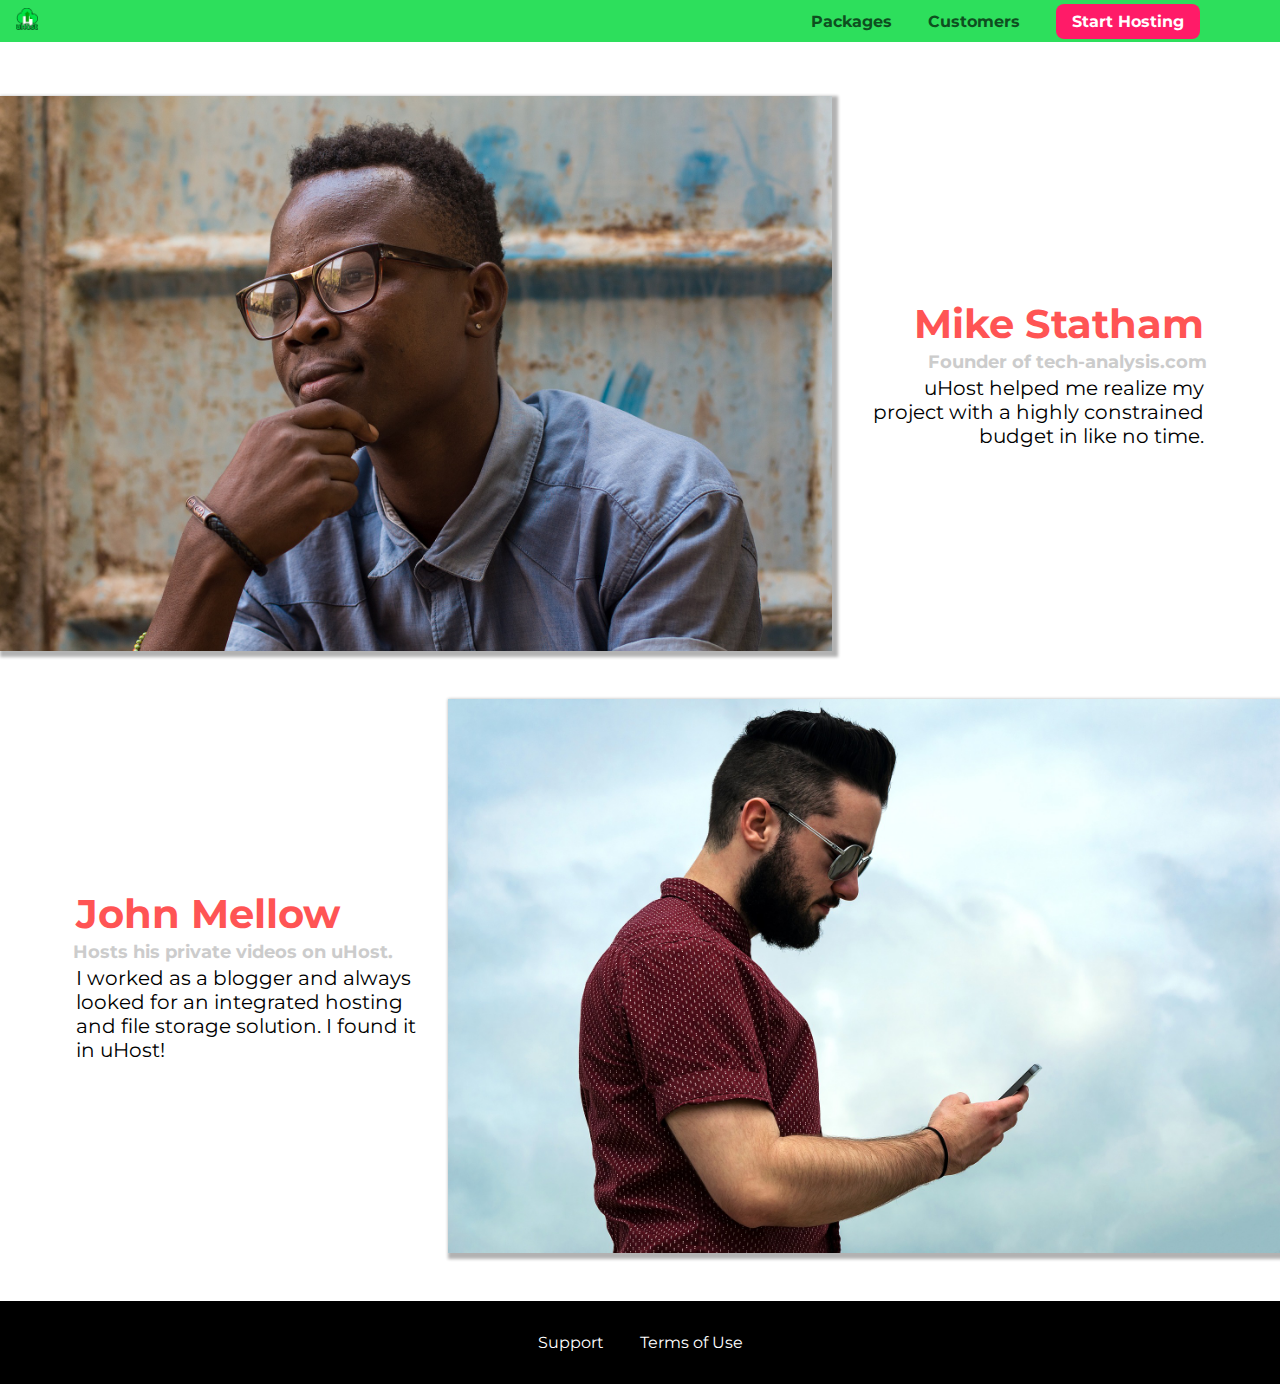
==== customers/index.html @ 5ef764fc "feat: Style Customers page" ====
<!DOCTYPE html>
<html lang="en">
  <head>
    <meta charset="UTF-8" />
    <meta name="viewport" content="width=device-width, initial-scale=1.0" />
    <meta http-equiv="X-UA-Compatible" content="ie=edge" />
    <title>uHost Customers</title>
    <link rel="shortcut icon" href="../favicon.png" />
    <link
      href="https://fonts.googleapis.com/css?family=Anton|Montserrat:400,700"
      rel="stylesheet"
    />
    <link rel="stylesheet" href="../shared.css" />
    <link rel="stylesheet" href="customers.css" />
  </head>

  <body>
    <header class="main-header">
      <div>
        <a href="../index.html" class="main-header__brand">
          <img
            src="../images/uhost-icon.png"
            alt="uHost Your favorite hosting company"
          />
        </a>
      </div>
      <nav class="main-nav">
        <ul class="main-nav__items">
          <li class="main-nav__item">
            <a href="../packages/index.html">Packages</a>
          </li>
          <li class="main-nav__item">
            <a href="index.html">Customers</a>
          </li>
          <li class="main-nav__item main-nav__item--cta">
            <a href="start-hosting/index.html">Start Hosting</a>
          </li>
        </ul>
      </nav>
    </header>

    <main>
      <div>
        <div class="testimonial" id="customer-1">
          <div class="testimonial__image-container">
            <img
              src="../images/customer-1.jpg"
              alt="Mike Statham - Customer"
              class="testimonial__image"
            />
          </div>
          <div class="testimonial__info">
            <h1 class="testimonial__name">Mike Statham</h1>
            <h2 class="testimonial__subtitle">
              Founder of
              <a href="tech-analysis.com">tech-analysis.com</a>
            </h2>
            <p class="testimonial__text">
              uHost helped me realize my project with a highly constrained
              budget in like no time.
            </p>
          </div>
        </div>
        <div class="testimonial" id="customer-2">
          <div class="testimonial__info">
            <h1 class="testimonial__name">John Mellow</h1>
            <h2 class="testimonial__subtitle">
              Hosts his private videos on uHost.
            </h2>
            <p class="testimonial__text">
              I worked as a blogger and always looked for an integrated hosting
              and file storage solution. I found it in uHost!
            </p>
          </div>
          <div class="testimonial__image-container">
            <img
              src="../images/customer-2.jpg"
              alt="John Mellow - Customer"
              class="testimonial__image"
            />
          </div>
        </div>
      </div>
    </main>
    <footer class="main-footer">
      <nav>
        <ul class="main-footer__links">
          <li class="main-footer__link">
            <a href="#">Support</a>
          </li>
          <li class="main-footer__link">
            <a href="#">Terms of Use</a>
          </li>
        </ul>
      </nav>
    </footer>
  </body>
</html>
---- shared.css ----
* {
    box-sizing: border-box;
}

body {
    font-family: 'Montserrat', sans-serif;
    margin: 0;
}

.main-header {
    width: 100%;
    position: fixed;
    top: 0;
    left: 0;
    background: #2ddf5c;
    padding: 8px 16px;
    z-index: 1;
}

.main-header > div {
    display: inline-block;
    vertical-align: middle;
}

.main-header__brand {
    color: #0e4f1f;
    text-decoration: none;
    font-weight: bold;
    font-size: 22px;
    height: 22px;
    display: inline-block;
}

.main-header__brand img {
    height: 100%;
}

.main-nav {
    display: inline-block;
    text-align: right;
    width: calc(100% - 74px);
    vertical-align: middle;
}

.main-nav__items {
    margin: 0;
    padding: 0;
    list-style: none;
}

.main-nav__item {
    display: inline-block;
    margin: 0 16px;
}

.main-nav__item a {
    text-decoration: none;
    color: #0e4f1f;
    font-weight: bold;
    padding: 3px 0;
}

.main-nav__item a:hover,
.main-nav__item a:active {
    color: white;
    border-bottom: 5px solid white;
}

.main-nav__item--cta a {
    color: white;
    background: #ff1b68;
    padding: 8px 16px;
    border-radius: 8px;
}

.main-nav__item--cta a:hover,
.main-nav__item--cta a:active {
    color: #ff1b68;
    background: white;
    border: none;
}

.main-footer {
    background-color: black;
    padding: 32px;
    margin-top: 48px;

}

.main-footer__links {
    list-style: none;
    margin: 0;
    padding: 0;
    text-align: center;
}

.main-footer__link {
    display: inline-block;
    margin: 0 16px;
}

.main-footer__link a {
    color: white;
    text-decoration: none;
}

.main-footer__link a:hover,
.main-footer__link a:active {
    color: #ccc;
}


.button {
    background-color: #0e4f1f;
    color: white;
    font: inherit;
    border: 1.5px solid #0e4f1f;
    padding: 8px;
    border-radius: 8px;
    font-weight: bold;
    cursor: pointer;
}

.button:hover,
.button:active {
    background-color: white;
    color: #0e4f1f;
}

.button:focus {
    outline: none;
}
---- customers/customers.css ----
.testimonial {
  font-size: 20px;
  margin: 48px 0;
}

.testimonial__list {
  width: 80%;
  margin: auto;
}

.testimonial:first-of-type {
  margin-top: 96px;
}

.testimonial__image-container {
  width: 65%;
  display: inline-block;
  vertical-align: middle;
  box-shadow: 3px 3px 3px 3px rgba(0,0,0,0.3);
}

.testimonial__image {
  width: 100%;
  vertical-align: top;
}

.testimonial__info {
  text-align: right;
  padding: 14px;
  display: inline-block;
  vertical-align: middle;
  width: 30%
}

#customer-2.testimonial {
  text-align: right;
}

#customer-2 .testimonial__info {
  text-align: left;
}

.testimonial__name {
  margin: 3px;
  color: #ff5454;
}

.testimonial__subtitle {
  margin: 0;
  font-size: 18px;
  color: #ccc;
}

.testimonial__subtitle a {
  color: inherit;
  text-decoration: none;
}

.testimonial__subtitle a:hover,
.testimonial__subtitle a:active {
  color: #7a7a7a;
}

.testimonial__text {
  margin: 3px;
}
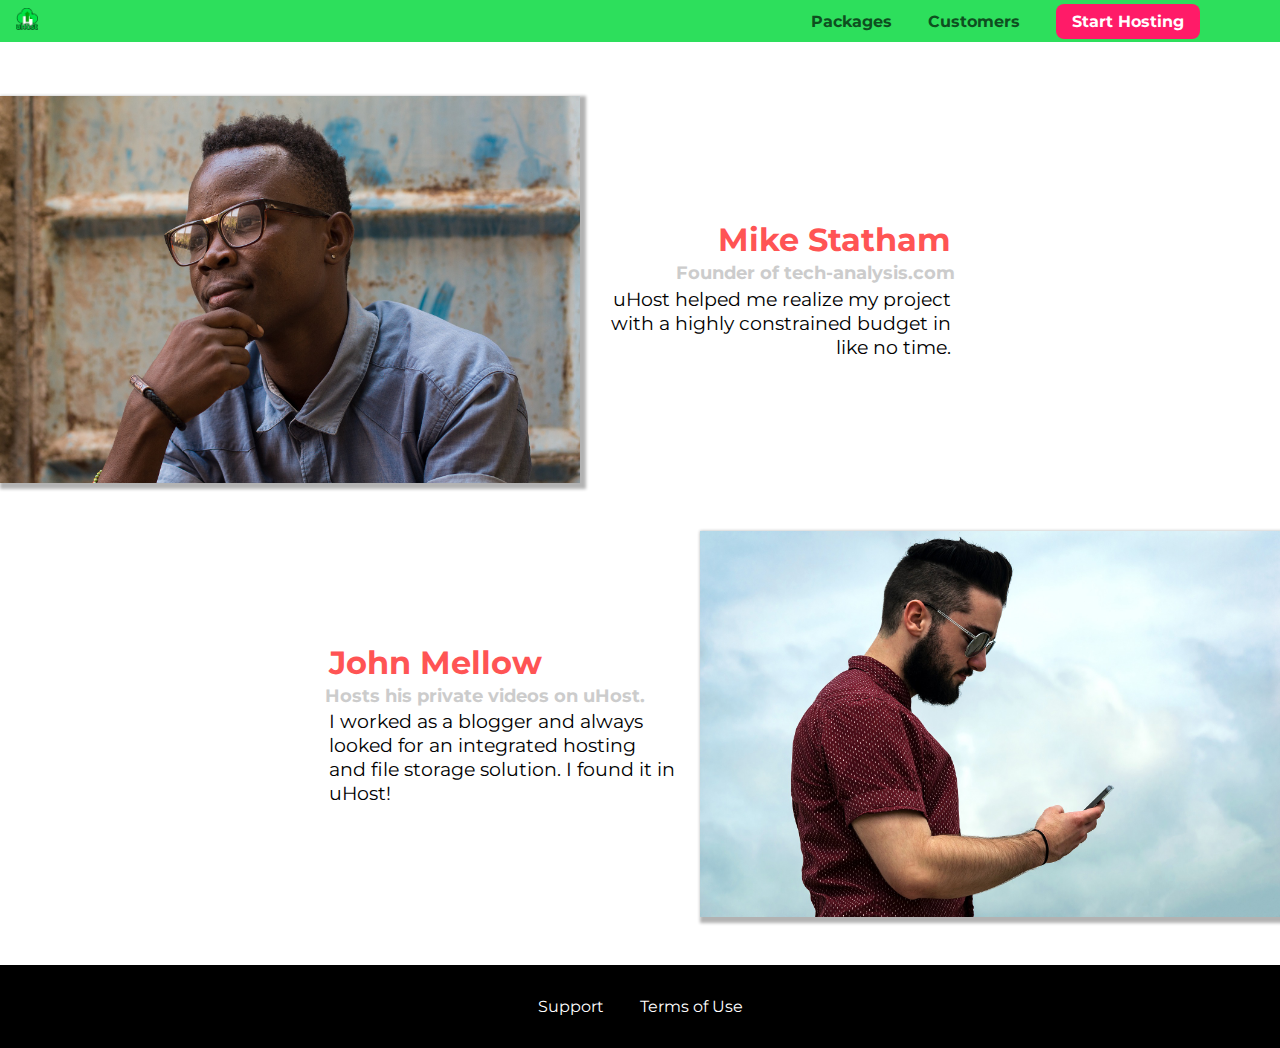
==== commit 232d1489: "fix: Increase responsiveness of fonts on Customers page" ====
--- a/customers/index.html
+++ b/customers/index.html
@@ -15,6 +15,7 @@
   </head>
 
   <body>
+    <div class="backdrop"></div>
     <header class="main-header">
       <div>
         <a href="../index.html" class="main-header__brand">
--- a/shared.css
+++ b/shared.css
@@ -1,132 +1,141 @@
 * {
-    box-sizing: border-box;
+  box-sizing: border-box;
 }
 
 body {
-    font-family: 'Montserrat', sans-serif;
-    margin: 0;
+  font-family: "Montserrat", sans-serif;
+  margin: 0;
+}
+
+.backdrop {
+  position: fixed;
+  display: none;
+  top: 0;
+  left: 0;
+  z-index: 100;
+  width: 100%;
+  height: 100%;
+  background-color: rgba(0, 0, 0, 0.5);
 }
 
 .main-header {
-    width: 100%;
-    position: fixed;
-    top: 0;
-    left: 0;
-    background: #2ddf5c;
-    padding: 8px 16px;
-    z-index: 1;
+  width: 100%;
+  position: fixed;
+  top: 0;
+  left: 0;
+  background: #2ddf5c;
+  padding: 8px 16px;
+  z-index: 1;
 }
 
 .main-header > div {
-    display: inline-block;
-    vertical-align: middle;
+  display: inline-block;
+  vertical-align: middle;
 }
 
 .main-header__brand {
-    color: #0e4f1f;
-    text-decoration: none;
-    font-weight: bold;
-    font-size: 22px;
-    height: 22px;
-    display: inline-block;
+  color: #0e4f1f;
+  text-decoration: none;
+  font-weight: bold;
+  font-size: 22px;
+  height: 22px;
+  display: inline-block;
 }
 
 .main-header__brand img {
-    height: 100%;
+  height: 100%;
 }
 
 .main-nav {
-    display: inline-block;
-    text-align: right;
-    width: calc(100% - 74px);
-    vertical-align: middle;
+  display: inline-block;
+  text-align: right;
+  width: calc(100% - 74px);
+  vertical-align: middle;
 }
 
 .main-nav__items {
-    margin: 0;
-    padding: 0;
-    list-style: none;
+  margin: 0;
+  padding: 0;
+  list-style: none;
 }
 
 .main-nav__item {
-    display: inline-block;
-    margin: 0 16px;
+  display: inline-block;
+  margin: 0 16px;
 }
 
 .main-nav__item a {
-    text-decoration: none;
-    color: #0e4f1f;
-    font-weight: bold;
-    padding: 3px 0;
+  text-decoration: none;
+  color: #0e4f1f;
+  font-weight: bold;
+  padding: 3px 0;
 }
 
 .main-nav__item a:hover,
 .main-nav__item a:active {
-    color: white;
-    border-bottom: 5px solid white;
+  color: white;
+  border-bottom: 5px solid white;
 }
 
 .main-nav__item--cta a {
-    color: white;
-    background: #ff1b68;
-    padding: 8px 16px;
-    border-radius: 8px;
+  color: white;
+  background: #ff1b68;
+  padding: 8px 16px;
+  border-radius: 8px;
 }
 
 .main-nav__item--cta a:hover,
 .main-nav__item--cta a:active {
-    color: #ff1b68;
-    background: white;
-    border: none;
+  color: #ff1b68;
+  background: white;
+  border: none;
 }
 
 .main-footer {
-    background-color: black;
-    padding: 32px;
-    margin-top: 48px;
-
+  background-color: black;
+  padding: 32px;
+  margin-top: 48px;
 }
 
 .main-footer__links {
-    list-style: none;
-    margin: 0;
-    padding: 0;
-    text-align: center;
+  list-style: none;
+  margin: 0;
+  padding: 0;
+  text-align: center;
 }
 
 .main-footer__link {
-    display: inline-block;
-    margin: 0 16px;
+  display: inline-block;
+  margin: 0 16px;
 }
 
 .main-footer__link a {
-    color: white;
-    text-decoration: none;
+  color: white;
+  text-decoration: none;
 }
 
 .main-footer__link a:hover,
 .main-footer__link a:active {
-    color: #ccc;
+  color: #ccc;
 }
 
-
 .button {
-    background-color: #0e4f1f;
-    color: white;
-    font: inherit;
-    border: 1.5px solid #0e4f1f;
-    padding: 8px;
-    border-radius: 8px;
-    font-weight: bold;
-    cursor: pointer;
+  background-color: #0e4f1f;
+  color: white;
+  font: inherit;
+  border: 1.5px solid #0e4f1f;
+  padding: 8px;
+  border-radius: 8px;
+  font-weight: bold;
+  cursor: pointer;
 }
 
 .button:hover,
 .button:active {
-    background-color: white;
-    color: #0e4f1f;
+  background-color: white;
+  color: #0e4f1f;
 }
 
 .button:focus {
-    outline: none;
-}+  outline: none;
+}
--- a/customers/customers.css
+++ b/customers/customers.css
@@ -1,6 +1,6 @@
 .testimonial {
-  font-size: 20px;
-  margin: 48px 0;
+  font-size: 1.2rem;
+  margin: 3rem 0;
 }
 
 .testimonial__list {
@@ -9,14 +9,15 @@
 }
 
 .testimonial:first-of-type {
-  margin-top: 96px;
+  margin-top: 6rem;
 }
 
 .testimonial__image-container {
   width: 65%;
+  max-width: 580px;
   display: inline-block;
   vertical-align: middle;
-  box-shadow: 3px 3px 3px 3px rgba(0,0,0,0.3);
+  box-shadow: 3px 3px 3px 3px rgba(0, 0, 0, 0.3);
 }
 
 .testimonial__image {
@@ -26,10 +27,10 @@
 
 .testimonial__info {
   text-align: right;
-  padding: 14px;
+  padding: 0.9rem;
   display: inline-block;
   vertical-align: middle;
-  width: 30%
+  width: 30%;
 }
 
 #customer-2.testimonial {
@@ -41,13 +42,14 @@
 }
 
 .testimonial__name {
-  margin: 3px;
+  margin: 0.2rem;
   color: #ff5454;
+  font-size: 2rem;
 }
 
 .testimonial__subtitle {
   margin: 0;
-  font-size: 18px;
+  font-size: 1.1rem;
   color: #ccc;
 }
 
@@ -62,5 +64,5 @@
 }
 
 .testimonial__text {
-  margin: 3px;
+  margin: 0.2rem;
 }
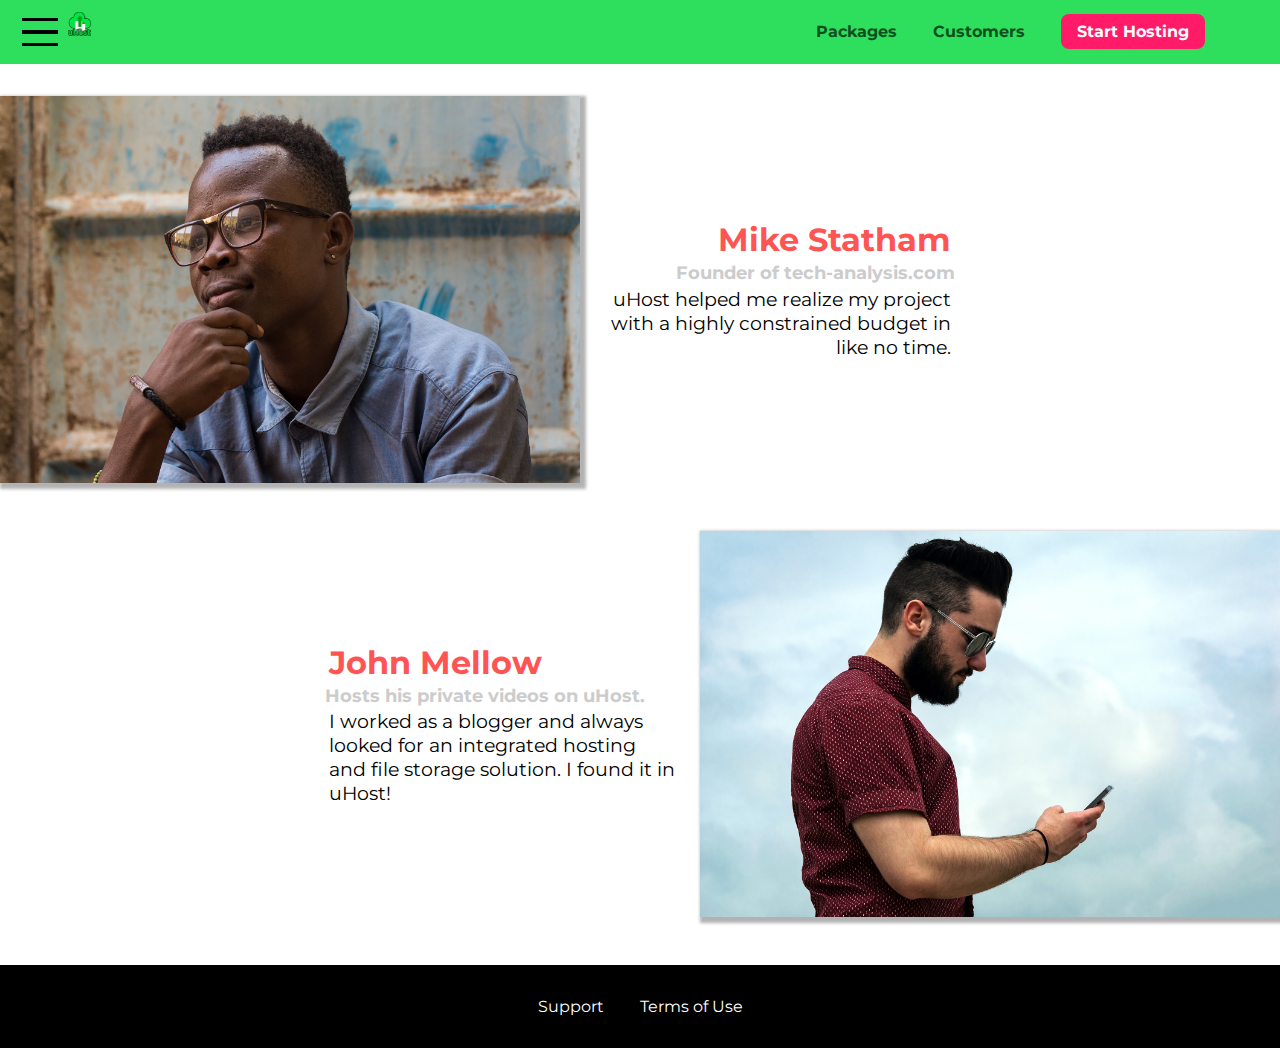
==== commit 51d2a86f: "feat: Add hamburger menu for mobile" ====
--- a/customers/index.html
+++ b/customers/index.html
@@ -18,6 +18,11 @@
     <div class="backdrop"></div>
     <header class="main-header">
       <div>
+        <button class="toggle-button">
+          <span class="toggle-button__bar"></span>
+          <span class="toggle-button__bar"></span>
+          <span class="toggle-button__bar"></span>
+        </button>
         <a href="../index.html" class="main-header__brand">
           <img
             src="../images/uhost-icon.png"
@@ -39,7 +44,19 @@
         </ul>
       </nav>
     </header>
-
+    <nav class="mobile-nav">
+      <ul class="mobile-nav__items">
+        <li class="mobile-nav__item">
+          <a href="../packages/index.html">Packages</a>
+        </li>
+        <li class="mobile-nav__item">
+          <a href="index.html">Customers</a>
+        </li>
+        <li class="mobile-nav__item mobile-nav__item--cta">
+          <a href="../start-hosting/index.html">Start Hosting</a>
+        </li>
+      </ul>
+    </nav>
     <main>
       <div>
         <div class="testimonial" id="customer-1">
@@ -95,5 +112,6 @@
         </ul>
       </nav>
     </footer>
+    <script src="../shared.js"></script>
   </body>
 </html>
--- a/shared.css
+++ b/shared.css
@@ -13,9 +13,9 @@
   top: 0;
   left: 0;
   z-index: 100;
-  width: 100%;
-  height: 100%;
-  background-color: rgba(0, 0, 0, 0.5);
+  width: 100vw;
+  height: 100vh;
+  background: rgba(0, 0, 0, 0.5);
 }
 
 .main-header {
@@ -24,32 +24,56 @@
   top: 0;
   left: 0;
   background: #2ddf5c;
-  padding: 8px 16px;
+  padding: 0.5rem 1rem;
   z-index: 1;
 }
 
 .main-header > div {
   display: inline-block;
   vertical-align: middle;
+}
+
+.toggle-button {
+  width: 3rem;
+  background: transparent;
+  border: none;
+  cursor: pointer;
+  padding-top: 0;
+  padding-bottom: 0;
+  vertical-align: middle;
+}
+
+.toggle-button:focus {
+  outline: none;
+}
+
+.toggle-button__bar {
+  width: 100%;
+  height: 0.2rem;
+  background: black;
+  display: block;
+  margin: 0.6rem 0;
 }
 
 .main-header__brand {
   color: #0e4f1f;
   text-decoration: none;
   font-weight: bold;
-  font-size: 22px;
-  height: 22px;
+  font-size: 1.5rem;
+  height: 1.5rem;
+  /* width: 20px; */
   display: inline-block;
 }
 
 .main-header__brand img {
   height: 100%;
+  /* width: 100%; */
 }
 
 .main-nav {
   display: inline-block;
   text-align: right;
-  width: calc(100% - 74px);
+  width: calc(100% - 122px);
   vertical-align: middle;
 }
 
@@ -61,14 +85,15 @@
 
 .main-nav__item {
   display: inline-block;
-  margin: 0 16px;
-}
-
-.main-nav__item a {
+  margin: 0 1rem;
+}
+
+.main-nav__item a,
+.mobile-nav__item a {
   text-decoration: none;
   color: #0e4f1f;
   font-weight: bold;
-  padding: 3px 0;
+  padding: 0.2rem 0;
 }
 
 .main-nav__item a:hover,
@@ -77,24 +102,27 @@
   border-bottom: 5px solid white;
 }
 
-.main-nav__item--cta a {
+.main-nav__item--cta a,
+.mobile-nav__item--cta a {
   color: white;
   background: #ff1b68;
-  padding: 8px 16px;
+  padding: 0.5rem 1rem;
   border-radius: 8px;
 }
 
 .main-nav__item--cta a:hover,
-.main-nav__item--cta a:active {
+.main-nav__item--cta a:active,
+.mobile-nav__item--cta a:hover,
+.mobile-nav__item--cta a:active {
   color: #ff1b68;
   background: white;
   border: none;
 }
 
 .main-footer {
-  background-color: black;
-  padding: 32px;
-  margin-top: 48px;
+  background: black;
+  padding: 2rem;
+  margin-top: 3rem;
 }
 
 .main-footer__links {
@@ -106,7 +134,7 @@
 
 .main-footer__link {
   display: inline-block;
-  margin: 0 16px;
+  margin: 0 1rem;
 }
 
 .main-footer__link a {
@@ -119,12 +147,40 @@
   color: #ccc;
 }
 
+.mobile-nav {
+  display: none;
+  position: fixed;
+  z-index: 101;
+  top: 0;
+  left: 0;
+  background: white;
+  width: 80%;
+  height: 100vh;
+}
+
+.mobile-nav__items {
+  width: 90%;
+  height: 100%;
+  list-style: none;
+  margin: 10% auto;
+  padding: 0;
+  text-align: center;
+}
+
+.mobile-nav__item {
+  margin: 1rem 0;
+}
+
+.mobile-nav__item a {
+  font-size: 1.5rem;
+}
+
 .button {
-  background-color: #0e4f1f;
+  background: #0e4f1f;
   color: white;
   font: inherit;
   border: 1.5px solid #0e4f1f;
-  padding: 8px;
+  padding: 0.5rem;
   border-radius: 8px;
   font-weight: bold;
   cursor: pointer;
@@ -132,10 +188,14 @@
 
 .button:hover,
 .button:active {
-  background-color: white;
+  background: white;
   color: #0e4f1f;
 }
 
 .button:focus {
   outline: none;
 }
+
+.open {
+  display: block !important;
+}
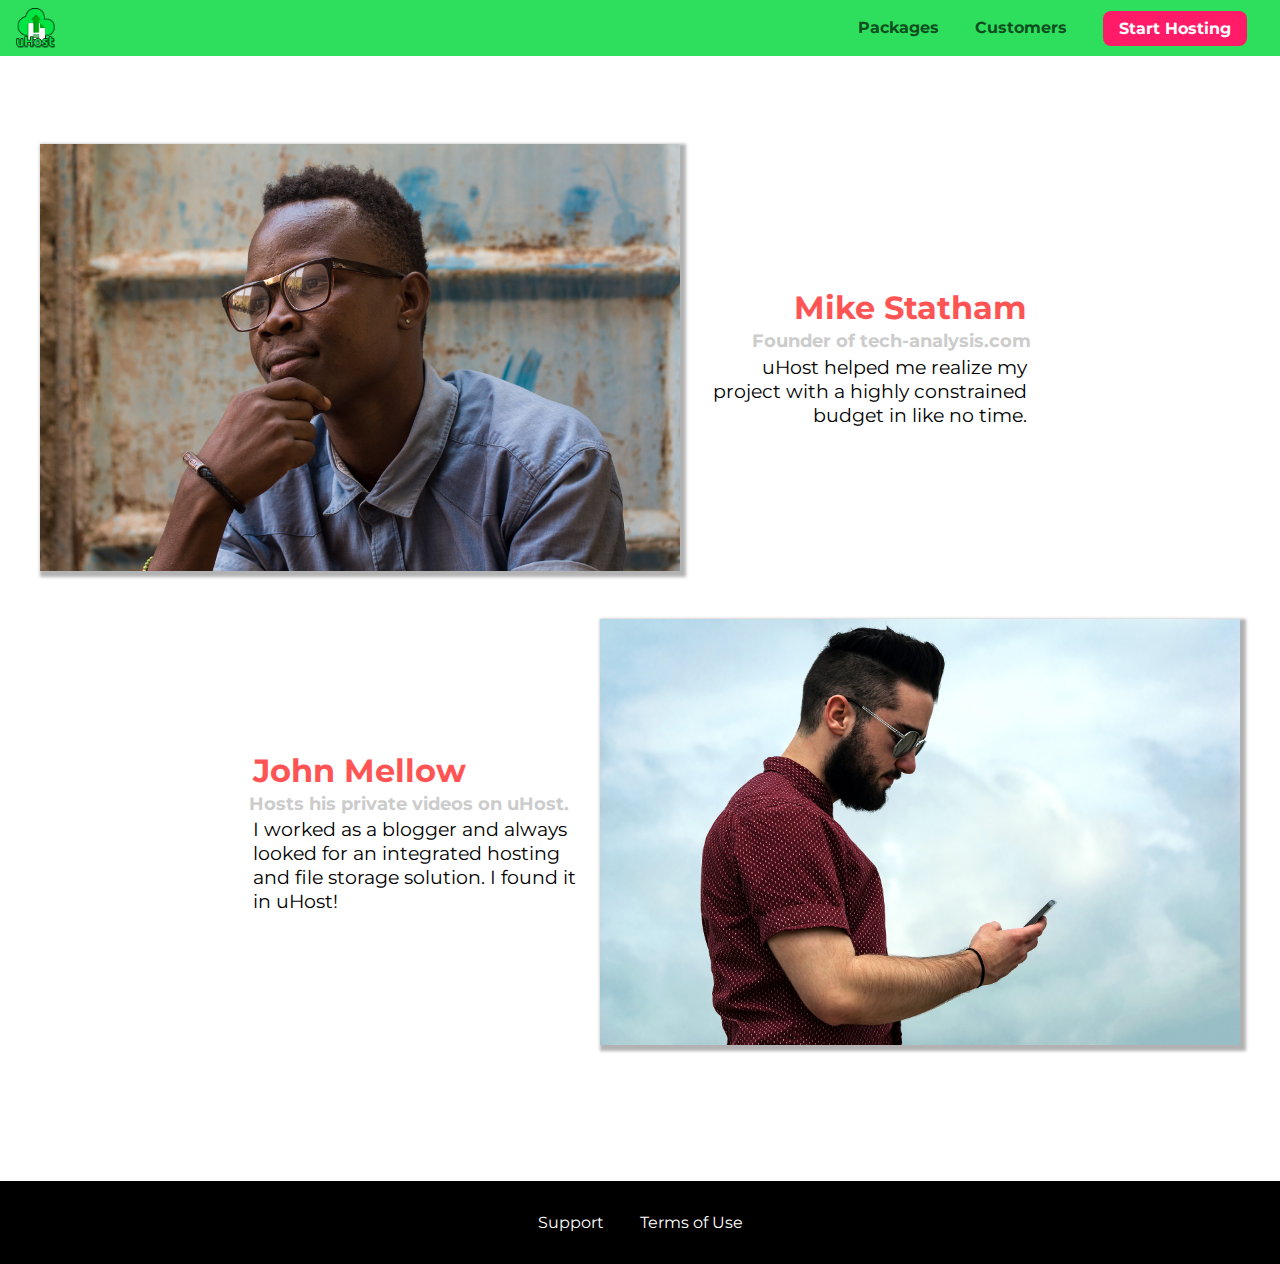
==== commit b4adfa3a: "feat: Add styling for invalid input on signup form" ====
--- a/customers/index.html
+++ b/customers/index.html
@@ -39,7 +39,7 @@
             <a href="index.html">Customers</a>
           </li>
           <li class="main-nav__item main-nav__item--cta">
-            <a href="start-hosting/index.html">Start Hosting</a>
+            <a href="../start-hosting/index.html">Start Hosting</a>
           </li>
         </ul>
       </nav>
--- a/shared.css
+++ b/shared.css
@@ -5,6 +5,11 @@
 body {
   font-family: "Montserrat", sans-serif;
   margin: 0;
+}
+
+main {
+  min-height: calc(100vh - 3.5rem - 8rem);
+  margin-top: 3.5rem;
 }
 
 .backdrop {
@@ -59,10 +64,10 @@
   color: #0e4f1f;
   text-decoration: none;
   font-weight: bold;
-  font-size: 1.5rem;
-  height: 1.5rem;
+  height: 2.5rem;
   /* width: 20px; */
   display: inline-block;
+  vertical-align: middle;
 }
 
 .main-header__brand img {
@@ -71,10 +76,7 @@
 }
 
 .main-nav {
-  display: inline-block;
-  text-align: right;
-  width: calc(100% - 122px);
-  vertical-align: middle;
+  display: none;
 }
 
 .main-nav__items {
@@ -119,6 +121,19 @@
   border: none;
 }
 
+@media (min-width: 40rem) {
+  .toggle-button {
+    display: none;
+  }
+
+  .main-nav {
+    display: inline-block;
+    text-align: right;
+    width: calc(100% - 44px);
+    vertical-align: middle;
+  }
+}
+
 .main-footer {
   background: black;
   padding: 2rem;
@@ -133,8 +148,8 @@
 }
 
 .main-footer__link {
-  display: inline-block;
-  margin: 0 1rem;
+  display: block;
+  margin: 1rem 0;
 }
 
 .main-footer__link a {
@@ -196,6 +211,20 @@
   outline: none;
 }
 
+.button[disabled] {
+  cursor: not-allowed;
+  border: #a1a1a1;
+  background: #ccc;
+  color: #a1a1a1;
+}
+
 .open {
   display: block !important;
 }
+
+@media (min-width: 40rem) {
+  .main-footer__link {
+    display: inline-block;
+    margin: 0 1rem;
+  }
+}
--- a/customers/customers.css
+++ b/customers/customers.css
@@ -1,22 +1,19 @@
+main {
+  padding: 2.5rem;
+}
+
 .testimonial {
   font-size: 1.2rem;
-  margin: 3rem 0;
 }
 
-.testimonial__list {
-  width: 80%;
-  margin: auto;
-}
-
-.testimonial:first-of-type {
-  margin-top: 6rem;
-}
+/* .testimonial__list {
+   width: 80%;
+   margin: auto;
+ }*/
 
 .testimonial__image-container {
-  width: 65%;
-  max-width: 580px;
-  display: inline-block;
-  vertical-align: middle;
+  width: 100%;
+  max-width: 40rem;
   box-shadow: 3px 3px 3px 3px rgba(0, 0, 0, 0.3);
 }
 
@@ -28,9 +25,6 @@
 .testimonial__info {
   text-align: right;
   padding: 0.9rem;
-  display: inline-block;
-  vertical-align: middle;
-  width: 30%;
 }
 
 #customer-2.testimonial {
@@ -66,3 +60,22 @@
 .testimonial__text {
   margin: 0.2rem;
 }
+
+@media (min-width: 40rem) {
+  .testimonial {
+    margin: 3rem auto;
+    max-width: 1500px;
+  }
+
+  .testimonial__image-container {
+    display: inline-block;
+    vertical-align: middle;
+    width: 66%;
+  }
+
+  .testimonial__info {
+    display: inline-block;
+    vertical-align: middle;
+    width: 30%;
+  }
+}
